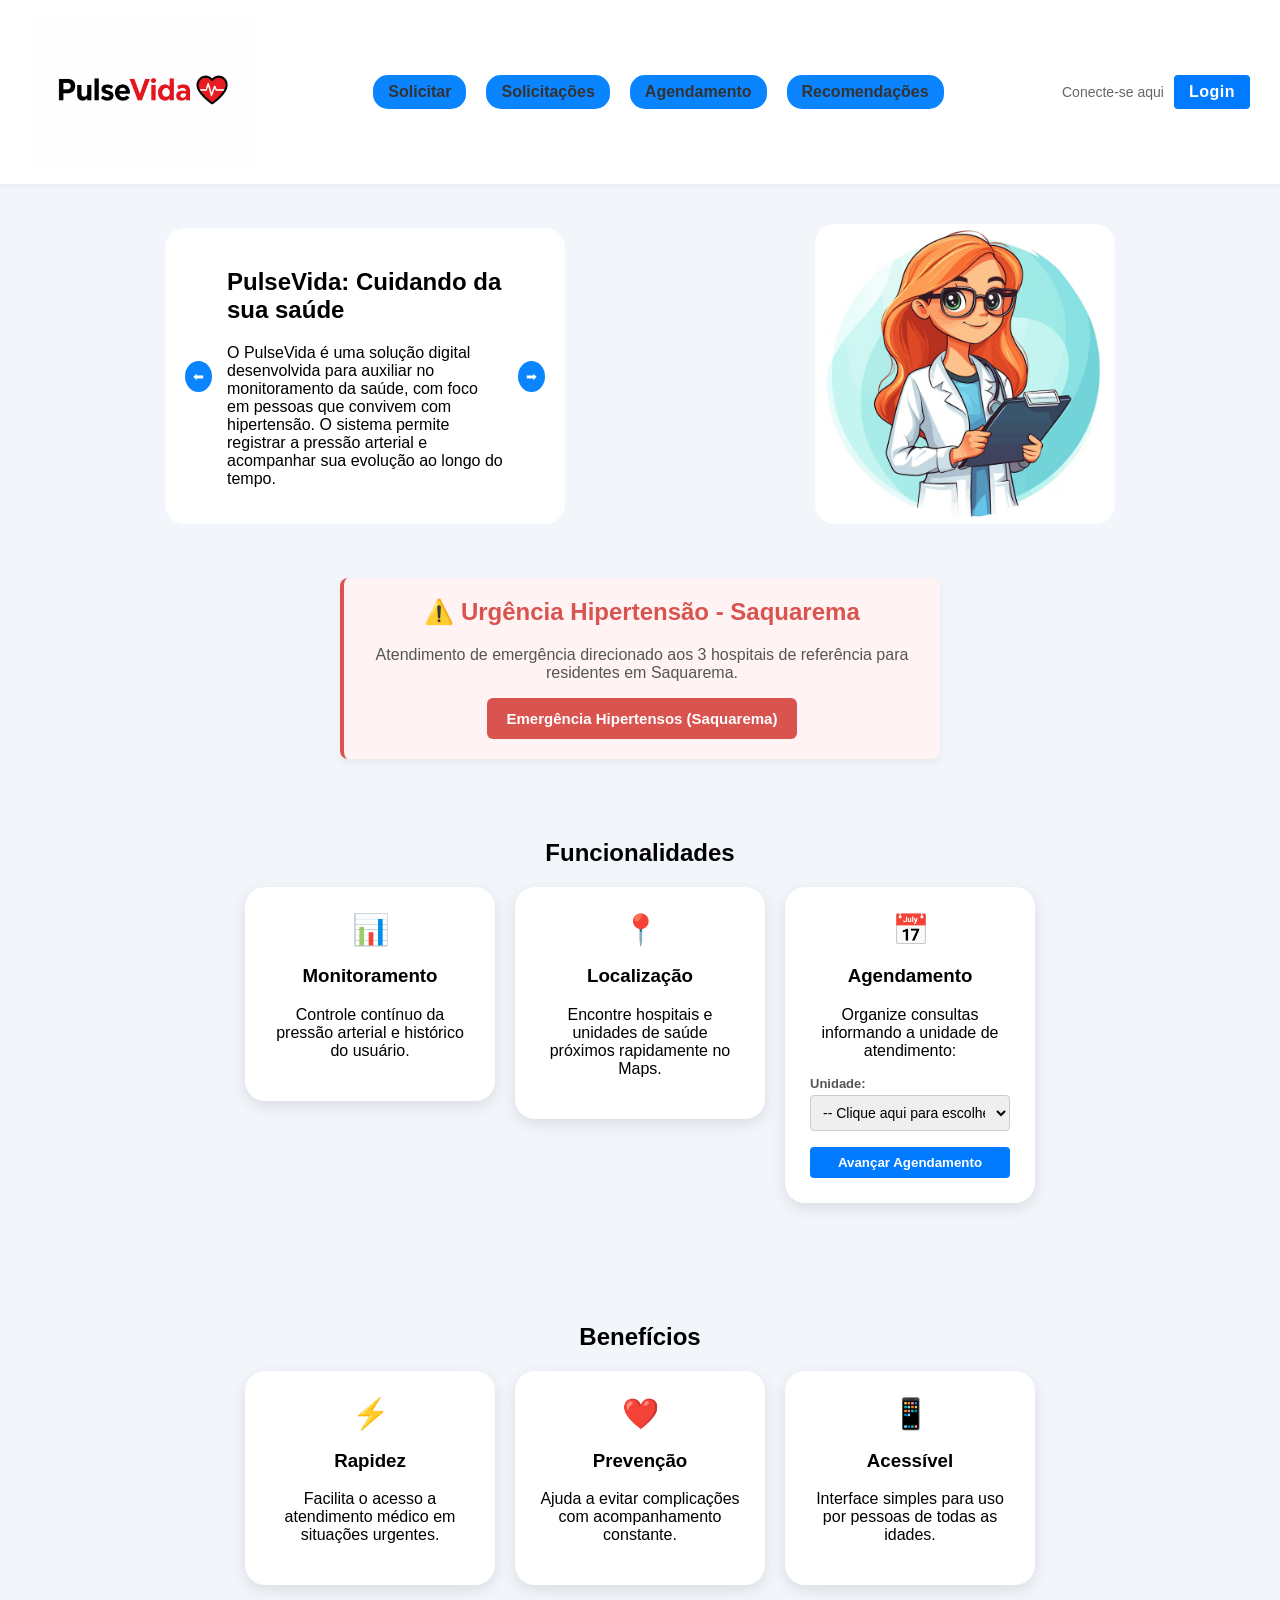
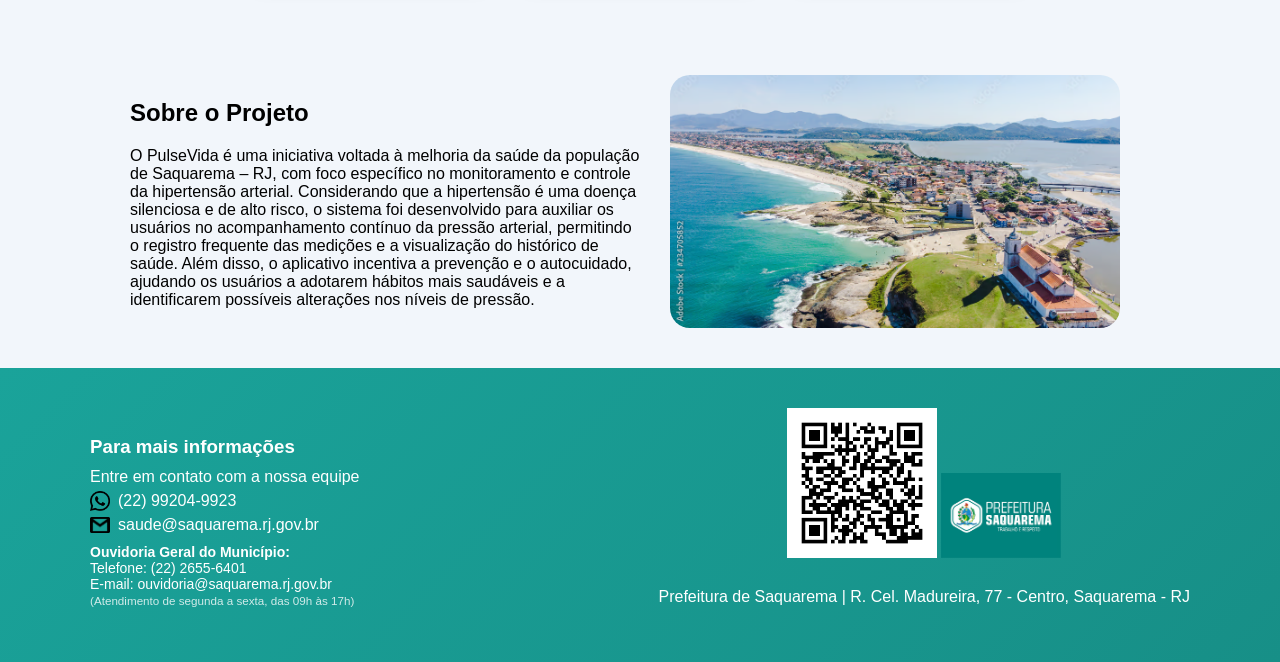
==== pulse_vida tarefa 5/pulse_vida tarefa 5/index.html @ 5651077f "Alteração no pulse vida 5 2" ====
<!DOCTYPE html>
<html lang="pt-BR">
<head>
  <meta charset="UTF-8">
  <meta name="viewport" content="width=device-width, initial-scale=1.0">
  <link rel="stylesheet" href="Css/style.css">
  <title>Pulse Vida</title>
</head>

<body>

<!-- ===== HEADER ===== -->
<header style="display: flex; justify-content: space-between; align-items: center; padding: 15px 30px; background: #fff; box-shadow: 0 2px 5px rgba(0,0,0,0.05);">
  <!-- LOGO -->
  <a href="index.html" class="logo">
    <img src="imagens/logo_pulsevida.png" alt="PulseVida" style="height: 40px;">
  </a>

  <!-- MENU DE NAVEGAÇÃO -->
  <nav style="display: flex; gap: 20px; align-items: center;">
    <a href="aba_a.html" style="text-decoration: none; color: #333; font-weight: bold;">Solicitar</a>
    <a href="aba_b.html" style="text-decoration: none; color: #333; font-weight: bold;">Solicitações</a>
    <a href="aba_c.html" style="text-decoration: none; color: #333; font-weight: bold;">Agendamento</a>
    <a href="aba_d.html" style="text-decoration: none; color: #333; font-weight: bold;">Recomendações</a>
  </nav>

  <!-- ÁREA LOGIN -->
  <div class="area-login" style="display: flex; align-items: center; gap: 10px;">
    <span class="texto-login" style="font-size: 14px; color: #666;">Conecte-se aqui</span>
    <a href="login.html" class="btn-login" style="background: #007bff; color: white; padding: 8px 15px; border-radius: 4px; text-decoration: none; font-weight: bold;">Login</a>
  </div>
</header>

<!-- ===== TOPO ===== -->
<section class="container">
  <div class="slider">
    <button class="seta" onclick="mudarSlide(-1)">⬅</button>

    <div class="slides">
      <div class="slide ativo">
        <h2>PulseVida: Cuidando da sua saúde</h2>
        <p>
          O PulseVida é uma solução digital desenvolvida para auxiliar no monitoramento da saúde,
          com foco em pessoas que convivem com hipertensão. O sistema permite registrar a pressão
          arterial e acompanhar sua evolução ao longo do tempo.
        </p>
      </div>

      <div class="slide">
        <h2>Saúde em Saquarema</h2>
        <p>
          Em Saquarema – RJ, muitas pessoas enfrentam dificuldades no acompanhamento da saúde.
          A falta de monitoramento pode agravar doenças silenciosas como a hipertensão.
        </p>
      </div>

      <div class="slide">
        <h2>Como o PulseVida ajuda</h2>
        <p>
          O aplicativo oferece funcionalidades como registro de pressão, localização de hospitais
          e solicitação de auxílio, promovendo prevenção e acesso mais rápido à saúde.
        </p>
      </div>
    </div>

    <button class="seta" onclick="mudarSlide(1)">➡</button>
  </div>

  <div class="imagem">
    <img id="imgSlide" src="imagens/doutora1.avif" alt="Profissional de saúde">
  </div>
</section>

<!-- ===== BOTÃO DE EMERGÊNCIA - HIPERTENSOS (SAQUAREMA) ===== -->
<section style="padding: 10px 20px; display: flex; justify-content: center;">
  <div class="card-formulario" style="text-align: center; width: 100%; max-width: 600px; background: #fff3f3; border-left: 4px solid #d9534f; padding: 20px; border-radius: 8px; box-shadow: 0 4px 10px rgba(0,0,0,0.05);">
    <h2 style="color: #d9534f; margin-top: 0;">⚠️ Urgência Hipertensão - Saquarema</h2>
    <p style="color: #555;">Atendimento de emergência direcionado aos 3 hospitais de referência para residentes em Saquarema.</p>
    <button id="btnHipertensos" style="background-color: #d9534f; color: white; padding: 12px 20px; border: none; border-radius: 6px; font-weight: bold; cursor: pointer; font-size: 15px;">
      Emergência Hipertensos (Saquarema)
    </button>
  </div>
</section>

<!-- ===== FUNCIONALIDADES ===== -->
<section class="info">
  <h2>Funcionalidades</h2>

  <div class="cards">
    <!-- Card Monitoramento (Apontando para aba_a.html) -->
    <a href="aba_a.html" class="card-link" style="text-decoration: none; color: inherit;">
      <div class="card">
        <div class="icone">📊</div>
        <h3>Monitoramento</h3>
        <p>Controle contínuo da pressão arterial e histórico do usuário.</p>
      </div>
    </a>

    <!-- Card Localização (Link direto para o Google Maps em Saquarema) -->
    <a href="https://www.google.com/maps/search/hospitais+e+unidades+de+saude+Saquarema+RJ" target="_blank" class="card-link" style="text-decoration: none; color: inherit;">
      <div class="card">
        <div class="icone">📍</div>
        <h3>Localização</h3>
        <p>Encontre hospitais e unidades de saúde próximos rapidamente no Maps.</p>
      </div>
    </a>

    <!-- Card Agendamento com seleção do hospital -->
    <div class="card card-interativo">
      <div class="icone">📅</div>
      <h3>Agendamento</h3>
      <p>Organize consultas informando a unidade de atendimento:</p>
      
      <!-- Menu Dropdown para escolha dos hospitais -->
      <label for="hospital" style="font-size: 13px; color: #555; display: block; margin-top: 8px; text-align: left; font-weight: bold;">Unidade:</label>
      <select id="hospital" required style="width: 100%; padding: 8px; margin-top: 4px; margin-bottom: 8px; border-radius: 4px; border: 1px solid #ccc; font-size: 14px; box-sizing: border-box;">
        <option value="" disabled selected>-- Clique aqui para escolher --</option>
        <option value="Hospital Municipal Porphirio Nunes de Azeredo - R. Adolfo Bravo, s/n - Bacaxá, Saquarema - RJ">
          Hospital Municipal Porphirio Nunes de Azeredo (Bacaxá)
        </option>
        <option value="Hospital Municipal Nossa Senhora de Nazareth - R. O Lto Verde, 259 - Verde Vale, Saquarema - RJ">
          Hospital Municipal Nossa Senhora de Nazareth (Verde Vale)
        </option>
        <option value="Hospital Estadual dos Lagos Nossa Senhora de Nazareth - R. Manoel Domingos dos Santos, 725 - Barreira, Saquarema - RJ">
          Hospital Estadual dos Lagos Nossa Senhora de Nazareth (Barreira)
        </option>
      </select>
      
      <button onclick="irParaAgendamento()" style="margin-top: 8px; width: 100%; padding: 8px; background: #007bff; color: #fff; border: none; border-radius: 4px; cursor: pointer; font-weight: bold;">
        Avançar Agendamento
      </button>
    </div>
  </div>
</section>

<!-- ===== BENEFÍCIOS ===== -->
<section class="info">
  <h2>Benefícios</h2>

  <div class="cards">
    <div class="card">
      <div class="icone">⚡</div>
      <h3>Rapidez</h3>
      <p>Facilita o acesso a atendimento médico em situações urgentes.</p>
    </div>

    <div class="card">
      <div class="icone">❤️</div>
      <h3>Prevenção</h3>
      <p>Ajuda a evitar complicações com acompanhamento constante.</p>
    </div>

    <div class="card">
      <div class="icone">📱</div>
      <h3>Acessível</h3>
      <p>Interface simples para uso por pessoas de todas as idades.</p>
    </div>
  </div>
</section>

<!-- ===== SOBRE ===== -->
<section class="sobre-container">
  <div class="sobre-texto">
    <h2>Sobre o Projeto</h2>
    <p>
      O PulseVida é uma iniciativa voltada à melhoria da saúde da população de Saquarema – RJ, 
      com foco específico no monitoramento e controle da hipertensão arterial. Considerando que 
      a hipertensão é uma doença silenciosa e de alto risco, o sistema foi desenvolvido para auxiliar 
      os usuários no acompanhamento contínuo da pressão arterial, permitindo o registro frequente 
      das medições e a visualização do histórico de saúde.

      Além disso, o aplicativo incentiva a prevenção e o autocuidado, ajudando os usuários a adotarem 
      hábitos mais saudáveis e a identificarem possíveis alterações nos níveis de pressão.
    </p>
  </div>

  <div class="sobre-img">
    <img src="imagens/saquarema.avif" alt="Paisagem de Saquarema">
  </div>
</section>

<!-- ===== FOOTER ===== -->
<footer class="footer">
  <div class="footer-container">
    <div class="footer-contato">
      <h3>Para mais informações</h3>
      <p>Entre em contato com a nossa equipe</p>

      <!-- WhatsApp Principal -->
      <p class="whatsapp">
        <img src="icons/whatsapp.png" alt="WhatsApp">
        <a href="https://wa.me/5522992049923" target="_blank" style="color: white; text-decoration: none;">(22) 99204-9923</a>
      </p>

      <!-- E-mail Principal -->
      <p class="email">
        <img src="icons/email.png" alt="E-mail">
        <a href="mailto:saude@saquarema.rj.gov.br" style="color: white; text-decoration: none;">saude@saquarema.rj.gov.br</a>
      </p>

      <!-- Ouvidoria Geral do Município -->
      <p class="ouvidoria" style="margin-top: 10px; font-size: 14px;">
        <strong>Ouvidoria Geral do Município:</strong><br>
        Telefone: <a href="tel:552226556401" style="color: white; text-decoration: none;">(22) 2655-6401</a><br>
        E-mail: <a href="mailto:ouvidoria@saquarema.rj.gov.br" style="color: white; text-decoration: none;">ouvidoria@saquarema.rj.gov.br</a><br>
        <small style="opacity: 0.8;">(Atendimento de segunda a sexta, das 09h às 17h)</small>
      </p>
    </div>

    <div class="footer-centro">
      <img src="imagens/qrcode_pulsevida.png" alt="QR Code do PulseVida" style="width: 150px; height: 150px;">
      <img src="imagens/logo_saquarema.avif" alt="Prefeitura de Saquarema">
      <p>Prefeitura de Saquarema | R. Cel. Madureira, 77 - Centro, Saquarema - RJ</p>
    </div>
  </div>

  <button id="btnTopo" onclick="voltarTopo()">⬆</button>
</footer>

<!-- ===== SCRIPTS ===== -->
<script>
let slideAtual = 0;

const imagens = [
  "imagens/doutora1.avif",
  "imagens/doutora2.avif",
  "imagens/doutora3.avif"
];

function mudarSlide(direcao) {
  const slides = document.querySelectorAll(".slide");
  const img = document.getElementById("imgSlide");

  slides[slideAtual].classList.remove("ativo");

  slideAtual = (slideAtual + direcao + slides.length) % slides.length;

  slides[slideAtual].classList.add("ativo");

  img.style.opacity = 0;

  setTimeout(() => {
    img.src = imagens[slideAtual];
    img.style.opacity = 1;
  }, 200);
}

function voltarTopo() {
  window.scrollTo({ top: 0, behavior: "smooth" });
}

window.addEventListener("scroll", () => {
  const btn = document.getElementById("btnTopo");
  if (btn) {
    btn.style.opacity = window.scrollY > 200 ? "1" : "0";
  }
});

// Evento do novo botão de Emergência para Hipertensos em Saquarema
document.getElementById("btnHipertensos").addEventListener("click", function() {
  const residente = confirm("Confirma que é residente no município de Saquarema - RJ e necessita de atendimento de emergência para hipertensão?");
  
  if (residente) {
    window.location.href = "hospitais_saquarema.html";
  } else {
    alert("Este serviço de emergência rápida é exclusivo para residentes em Saquarema.");
  }
});

// Função atualizada para registrar o hospital selecionado e avançar para o agendamento
function irParaAgendamento() {
  const selectHospital = document.getElementById("hospital");
  const hospital = selectHospital.value;
  
  if (!hospital) {
    alert("Por favor, selecione um hospital antes de prosseguir.");
    return;
  }

  let solicitacoes = JSON.parse(localStorage.getItem("solicitacoes")) || [];

  const novaSolicitacao = {
    id: Date.now(),
    hospital: hospital,
    status: "Em andamento",
    data: new Date().toLocaleDateString('pt-BR')
  };

  solicitacoes.push(novaSolicitacao);
  localStorage.setItem("solicitacoes", JSON.stringify(solicitacoes));

  window.location.href = "aba_c.html";
}
</script>

<script src="app.js"></script>
</body>
</html>
---- pulse_vida tarefa 5/pulse_vida tarefa 5/Css/style.css ----
/* RESET */
* {
  box-sizing: border-box;
}

body {
  margin: 0;
  font-family: Arial;
  background: #f2f6fb;
}

/* HEADER */
header {
  background: white;
  padding: 20px;
  display: flex;
  justify-content: space-between;
}

nav a {
  background: #0a84ff;
  color: white;
  padding: 8px 15px;
  border-radius: 15px;
  text-decoration: none;
}

/* CONTAINER */
.container {
  display: flex;
  justify-content: space-around;
  align-items: center;
  padding: 40px;
}

/* SLIDER */
.slider {
  display: flex;
  align-items: center;
  gap: 15px;
  max-width: 400px;
  background: white;
  padding: 20px;
  border-radius: 20px;
}

.slides {
  width: 100%;
}

/* 🔥 SEM BUG */
.slide {
  display: none;
  opacity: 0;
  transition: opacity 0.4s ease;
}

.slide.ativo {
  display: block;
  opacity: 1;
}

/* SETAS */
.seta {
  background: #0a84ff;
  color: white;
  border: none;
  padding: 8px;
  border-radius: 50%;
  cursor: pointer;
}

/* IMAGEM */
.imagem img {
  width: 300px;
  border-radius: 20px;
  transition: opacity 0.4s ease;
}

/* CARDS */
.info {
  padding: 50px;
  text-align: center;
}

.cards {
  display: flex;
  justify-content: center;
  gap: 20px;
  flex-wrap: wrap;
}

.card {
  background: white;
  padding: 25px;
  width: 250px;
  border-radius: 20px;
  box-shadow: 0px 5px 15px rgba(0,0,0,0.1);
}

.icone {
  font-size: 30px;
}

/* SOBRE */
.sobre-container {
  display: flex;
  justify-content: space-between;
  align-items: center;
  max-width: 1100px;
  margin: auto;
  padding: 40px;
}

.sobre-texto {
  width: 50%;
}

.sobre-img {
  width: 50%;
  display: flex;
  justify-content: center;
}

.sobre-img img {
  width: 450px;
  border-radius: 20px;
}

/* FOOTER */
/* ===== FOOTER ===== */
.footer {
  background: linear-gradient(135deg, #1aa39a, #178f87);
  color: white;
  padding: 40px;
}

/* layout do footer */
.footer-container {
  display: flex;
  justify-content: space-between;
  align-items: center;
  max-width: 1100px;
  margin: auto;
}

/* esquerda */
.footer-contato {
  text-align: left;
}

.footer-contato h3 {
  margin-bottom: 10px;
}

.footer-contato p {
  margin: 5px 0;
}

/* whatsapp */
.whatsapp {
  display: flex;
  align-items: center;
  gap: 8px;
}

.whatsapp img {
  width: 20px;
}

/* centro */
.footer-centro {
  text-align: center;
}

.footer-centro img {
  width: 120px;
  margin-bottom: 10px;
}

/* botão topo */
#btnTopo {
  position: fixed;
  right: 20px;
  bottom: 20px;

  background: white;
  color: #1aa39a;
  border: none;
  padding: 10px;
  border-radius: 50%;
  cursor: pointer;

  opacity: 0;
  transition: 0.3s;
}

/* RESPONSIVO */
@media (max-width: 768px) {
  .footer-container {
    flex-direction: column;
    gap: 20px;
    text-align: center;
  }
}

/* BOTÃO TOPO */
#btnTopo {
  position: fixed;
  right: 20px;
  bottom: 20px;
  background: white;
  border: none;
  padding: 10px;
  border-radius: 50%;
  cursor: pointer;
  opacity: 0;
}

/* RESPONSIVO */
@media (max-width: 768px) {
  .container,
  .sobre-container {
    flex-direction: column;
  }
}

.email {
  display: flex;
  align-items: center;
  gap: 8px;
}

.email img {
  width: 20px;
}

/* ===== HEADER ===== */
header {
  background: white;
  padding: 15px 30px;
  display: flex;
  justify-content: space-between;
  align-items: center;
}

/* LOGO */
.logo img {
  height: 200px;
  width: auto;
  cursor: pointer;
}

/* LOGIN AREA */
.nav-login {
  display: flex;
  align-items: center;
  gap: 10px;
}

/* TEXTO LOGIN */
.texto-login {
  font-size: 14px;
  color: #333;
  font-weight: 500;
}

/* BOTÃO LOGIN */
.nav-login a {
  background: #0a84ff;
  color: white;
  padding: 8px 18px;
  border-radius: 20px;
  text-decoration: none;
  transition: 0.3s;
}

.nav-login a:hover {
  transform: scale(1.05);
}



/* RESET */
* {
  box-sizing: border-box;
}

body {
  margin: 0;
  font-family: Arial;
  background: #f2f6fb;
}

/* ===== HEADER PADRÃO ===== */
header {
  background: white;
  padding: 15px 30px;
  display: flex;
  justify-content: space-between;
  align-items: center;
}

/* ===== LOGO HEADER ===== */
header .logo img {
  height: 150px !important; /* Força o tamanho desejado */
  width: auto !important;
  max-height: none !important;
  cursor: pointer;
}

/* ===== LOGIN BUTTON ===== */
.nav-login {
  display: flex;
  align-items: center;
  gap: 10px;
}



/* */
.texto-login {
  font-size: 14px;
}

.nav-login a {
  background: #0a84ff;
  color: white;
  padding: 8px 18px;
  border-radius: 20px;
  text-decoration: none;
}

/* ===== LOGIN BOX ===== */
.login-container {
  width: 300px;
  margin: 100px auto;
  background: white;
  padding: 30px;
  border-radius: 20px;
  text-align: center;
  box-shadow: 0px 5px 20px rgba(0,0,0,0.1);
}

.login-container input {
  width: 100%;
  padding: 10px;
  margin: 10px 0;
  border-radius: 10px;
  border: 1px solid #ccc;
}

.login-container button {
  width: 100%;
  padding: 10px;
  background: #0a84ff;
  color: white;
  border: none;
  border-radius: 10px;
}


/* ===== AREA LOGIN (CORRIGIDO) ===== */
.area-login {
  display: flex;
  align-items: center;
  gap: 12px;
}

/* TEXTO */
.texto-login {
  font-size: 14px;
  color: #333;
}

/* BOTÃO BONITO */
.btn-login {
  background: linear-gradient(135deg, #0a84ff, #2f8fb3);
  color: white;
  padding: 8px 18px;
  border-radius: 20px;
  text-decoration: none;
  font-weight: 500;
  transition: 0.3s;
  letter-spacing: 0.5px;

}

/* HOVER (efeito top) */
.btn-login:hover {
  transform: translateY(-2px);
  box-shadow: 0px 5px 12px rgba(0,0,0,0.2);
}

/* CLICK */
.btn-login:active {
  transform: scale(0.95);
}
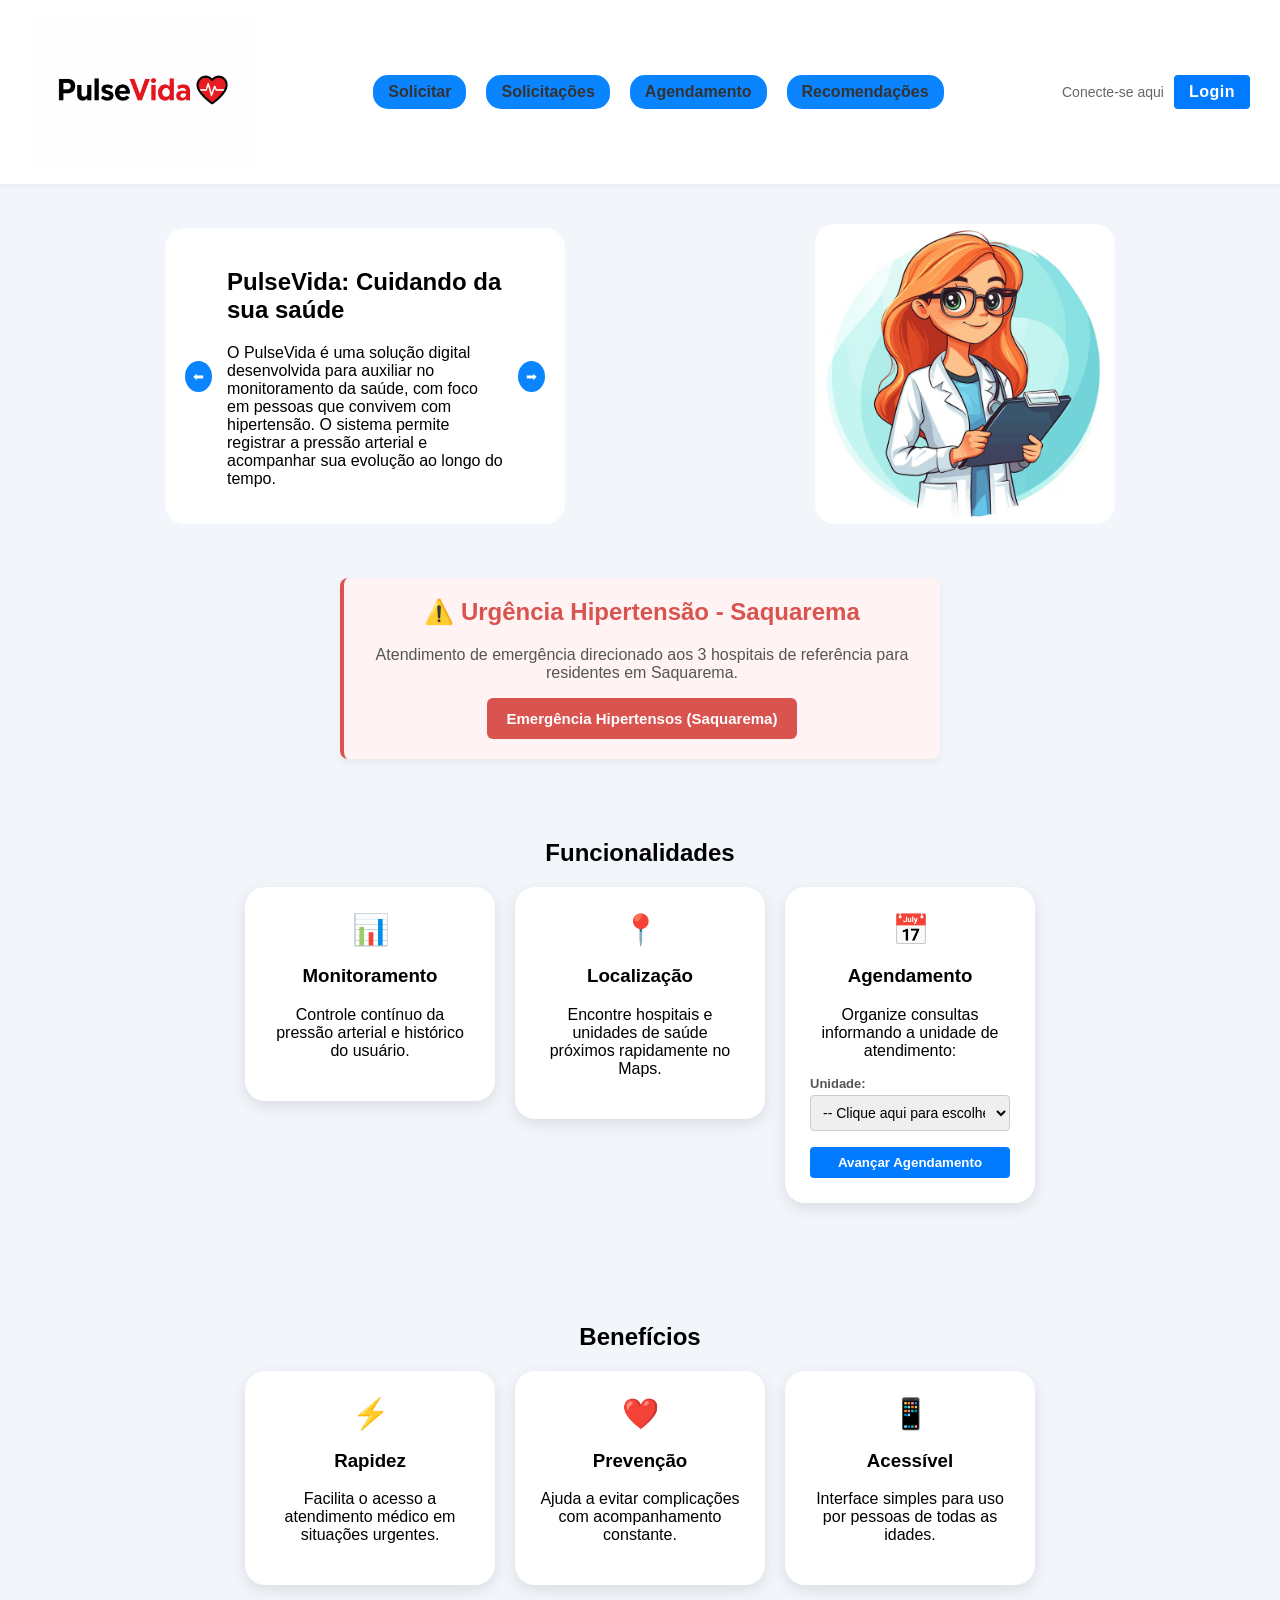
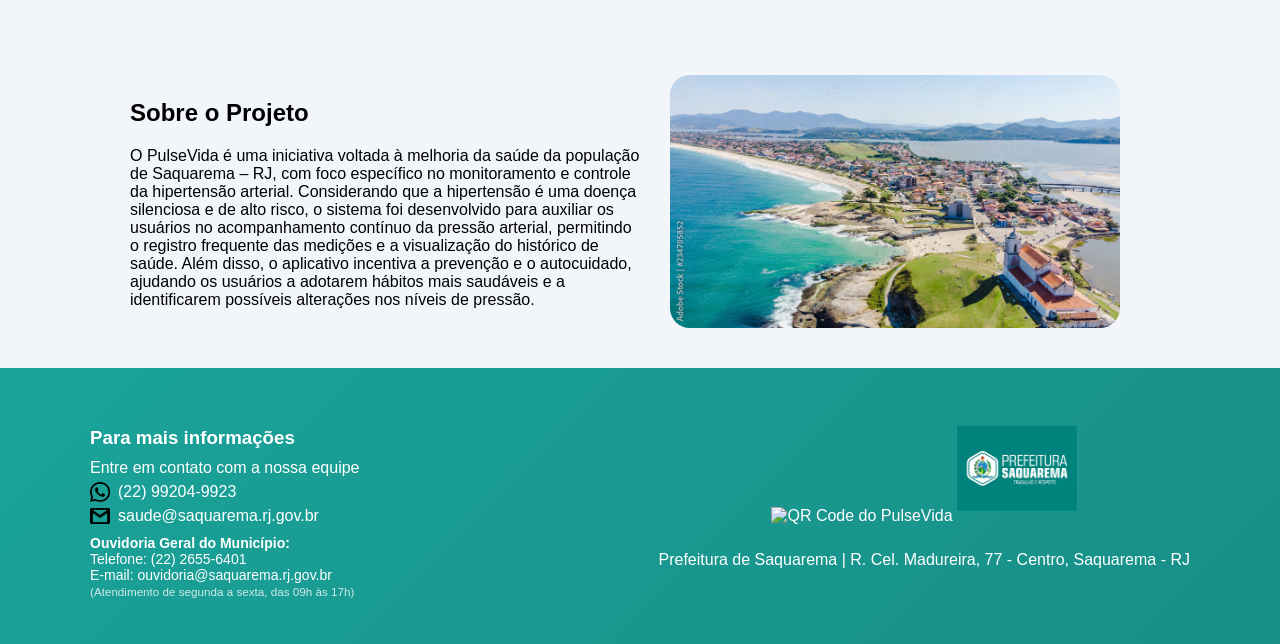
==== commit aeb65c09: "Update QR code image source in index.html" ====
--- a/pulse_vida tarefa 5/pulse_vida tarefa 5/index.html
+++ b/pulse_vida tarefa 5/pulse_vida tarefa 5/index.html
@@ -208,7 +208,7 @@
     </div>
 
     <div class="footer-centro">
-      <img src="imagens/qrcode_pulsevida.png" alt="QR Code do PulseVida" style="width: 150px; height: 150px;">
+      <img src="imagens/qrcode_pulse_vida.png" alt="QR Code do PulseVida" style="width: 150px; height: 150px;">
       <img src="imagens/logo_saquarema.avif" alt="Prefeitura de Saquarema">
       <p>Prefeitura de Saquarema | R. Cel. Madureira, 77 - Centro, Saquarema - RJ</p>
     </div>
@@ -295,4 +295,4 @@
 
 <script src="app.js"></script>
 </body>
-</html>+</html>
